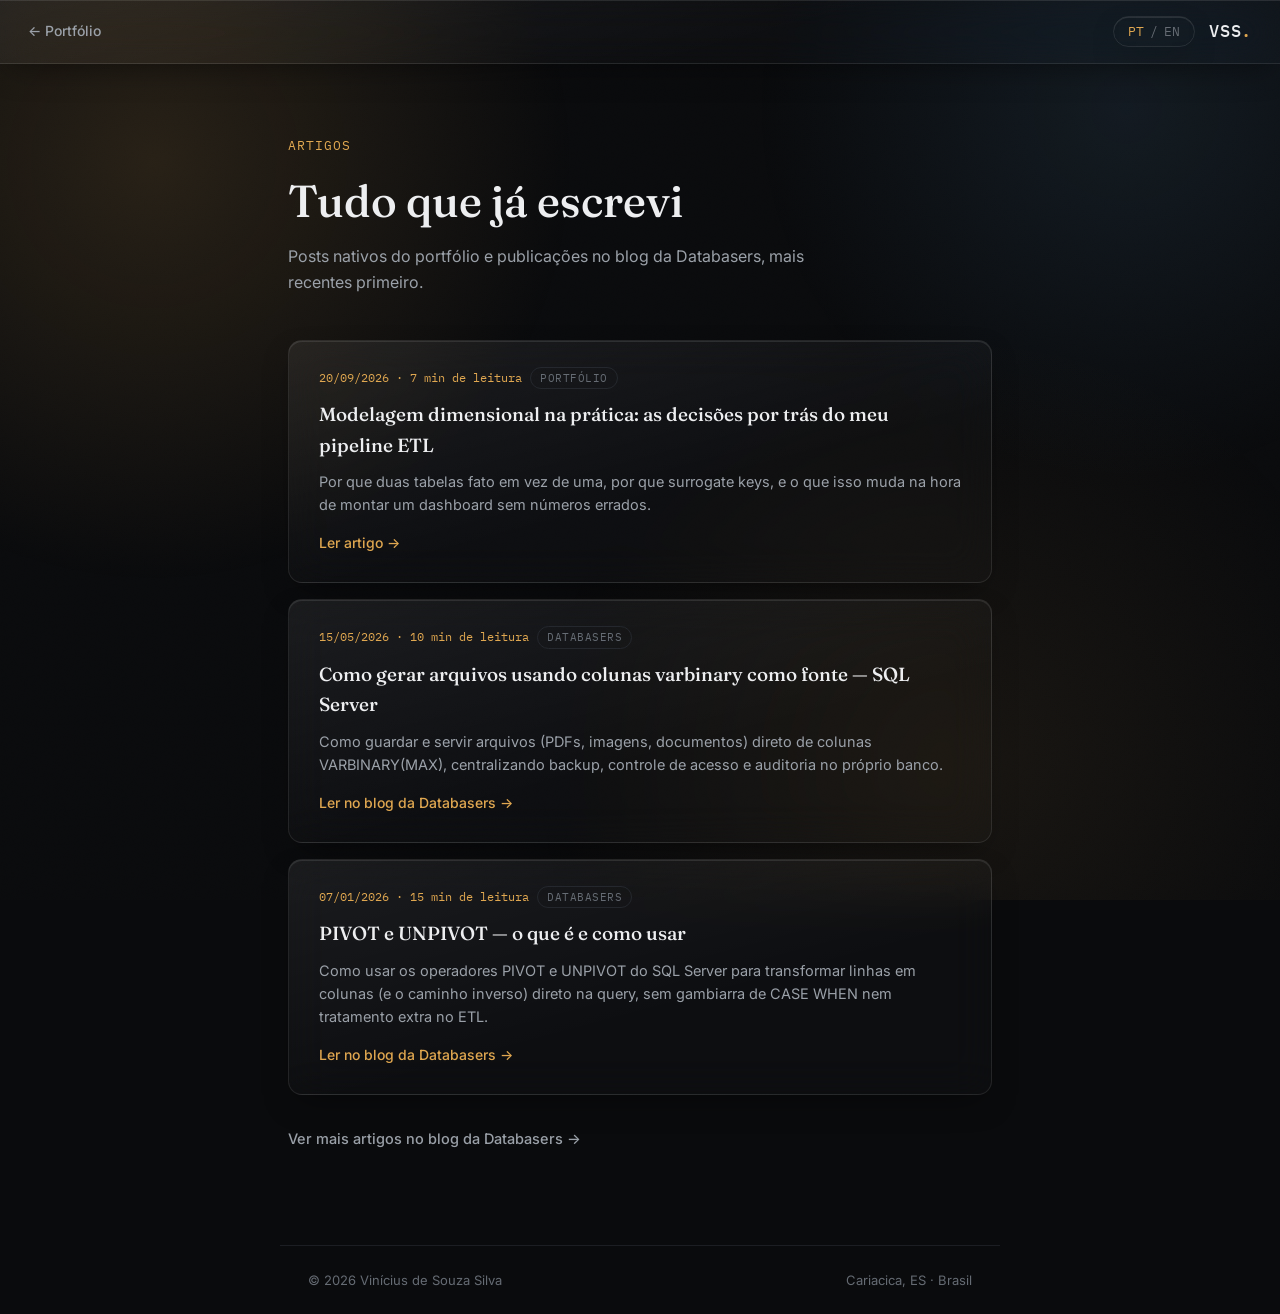
==== artigos/index.html @ 05380a3b "Add a full articles listing page, trim homepage to a teaser artigos/index.html now lists every artic" ====
<!DOCTYPE html>
<html lang="pt-BR">
<head>
<meta charset="UTF-8">
<meta name="viewport" content="width=device-width, initial-scale=1.0">
<title>Artigos · Vinícius de Souza Silva</title>
<meta name="description" content="Todos os artigos de Vinícius de Souza Silva: posts nativos do portfólio e publicações no blog da Databasers.">
<link rel="icon" href="../assets/favicon.svg" type="image/svg+xml">
<link rel="preconnect" href="https://fonts.googleapis.com">
<link rel="preconnect" href="https://fonts.gstatic.com" crossorigin>
<link href="https://fonts.googleapis.com/css2?family=Fraunces:opsz,wght@9..144,400;9..144,500;9..144,600&family=Inter:wght@400;500;600;700&family=IBM+Plex+Mono:wght@400;500&display=swap" rel="stylesheet">
<link rel="stylesheet" href="../css/style.css">
</head>
<body>

<div class="bg-blobs" aria-hidden="true"></div>
<div class="noise-overlay" aria-hidden="true"></div>

<header class="article-header glass">
  <a href="../index.html#artigos" class="article-back">&#8592; Portfólio</a>
  <div class="header-actions">
    <button class="lang-toggle glass" id="lang-toggle" type="button" aria-label="Switch language">
      <span class="lang-opt is-active" data-lang="pt">PT</span><span class="lang-sep">/</span><span class="lang-opt" data-lang="en">EN</span>
    </button>
    <a href="../index.html" class="brand">VSS<span class="brand-dot">.</span></a>
  </div>
</header>

<main class="article-page article-page--wide">
  <p class="csection-eyebrow reveal" data-i18n="articlesPage.eyebrow">Artigos</p>
  <h1 class="prose-title reveal" data-i18n="articlesPage.title">Tudo que já escrevi</h1>
  <p class="section-lead reveal" data-i18n="articlesPage.lead">Posts nativos do portfólio e publicações no blog da Databasers, mais recentes primeiro.</p>

  <div class="articles-list reveal">
    <a class="article-card glass" href="modelagem-dimensional-na-pratica.html">
      <p class="article-meta"><span data-i18n="articles.dimensional.date">20/09/2026</span> · <span data-i18n="articles.dimensional.read">7 min de leitura</span><span class="article-source">Portfólio</span></p>
      <h3 data-i18n="articles.dimensional.title">Modelagem dimensional na prática: as decisões por trás do meu pipeline ETL</h3>
      <p data-i18n="articles.dimensional.excerpt">Por que duas tabelas fato em vez de uma, por que surrogate keys, e o que isso muda na hora de montar um dashboard sem números errados.</p>
      <span class="article-link" data-i18n="articles.readNative">Ler artigo &#8594;</span>
    </a>

    <a class="article-card glass" href="https://databasers.com.br/blog/details/O%20VARBINARY%20%C3%A9%20um%20tipo%20de%20dado%20do%20SQL%20Server%20destinado%20ao%20armazenamento%20de%20dados%20bin%C3%A1rios%20de%20tamanho%20vari%C3%A1vel.%20Diferente%20dos%20tipos%20convencionais..." target="_blank" rel="noopener">
      <p class="article-meta"><span data-i18n="articles.varbinary.date">15/05/2026</span> · <span data-i18n="articles.varbinary.read">10 min de leitura</span><span class="article-source">Databasers</span></p>
      <h3 data-i18n="articles.varbinary.title">Como gerar arquivos usando colunas varbinary como fonte — SQL Server</h3>
      <p data-i18n="articles.varbinary.excerpt">Como guardar e servir arquivos (PDFs, imagens, documentos) direto de colunas VARBINARY(MAX), centralizando backup, controle de acesso e auditoria no próprio banco.</p>
      <span class="article-link" data-i18n="articles.read">Ler no blog da Databasers &#8594;</span>
    </a>

    <a class="article-card glass" href="https://databasers.com.br/blog/details/Para%20quem%20trabalha%20com%20SQL%20Server,%20%C3%A9%20muito%20comum%20a%20necessidade%20de%20reorganizar%20dados%20para%20atender%20diferentes%20cen%C3%A1rios,%20como%20gera%C3%A7%C3%A3o%20de%20relat%C3%B3rios..." target="_blank" rel="noopener">
      <p class="article-meta"><span data-i18n="articles.pivot.date">07/01/2026</span> · <span data-i18n="articles.pivot.read">15 min de leitura</span><span class="article-source">Databasers</span></p>
      <h3 data-i18n="articles.pivot.title">PIVOT e UNPIVOT — o que é e como usar</h3>
      <p data-i18n="articles.pivot.excerpt">Como usar os operadores PIVOT e UNPIVOT do SQL Server para transformar linhas em colunas (e o caminho inverso) direto na query, sem gambiarra de CASE WHEN nem tratamento extra no ETL.</p>
      <span class="article-link" data-i18n="articles.read">Ler no blog da Databasers &#8594;</span>
    </a>
  </div>

  <p class="articles-more reveal">
    <a href="https://databasers.com.br/blog/autor/vinicius-silva" target="_blank" rel="noopener" data-i18n="articles.more">Ver mais artigos no blog da Databasers &#8594;</a>
  </p>
</main>

<footer class="content-footer article-footer">
  <p>&copy; <span id="year"></span> Vinícius de Souza Silva</p>
  <p data-i18n="footer.built">Cariacica, ES · Brasil</p>
</footer>

<script src="../js/main.js"></script>
</body>
</html>
---- css/style.css ----
/* ---------- Design tokens ---------- */
:root {
  --bg: #0a0b0d;
  --bg-elevated: #131519;
  --border: #24272d;
  --border-soft: #1c1e23;
  --text: #edeef0;
  --text-muted: #9aa0a8;
  --text-faint: #656b73;
  --accent: #e0a750;
  --accent-dim: #8a6a3a;
  --accent-ink: #14110a;
  --glass-cool: 96, 165, 220;

  --font-display: 'Fraunces', Georgia, serif;
  --font-body: 'Inter', -apple-system, BlinkMacSystemFont, sans-serif;
  --font-mono: 'IBM Plex Mono', 'SFMono-Regular', Menlo, monospace;

  --sidebar-w: 400px;
  --radius: 14px;
}

* { box-sizing: border-box; }
html { scroll-behavior: smooth; }

body {
  margin: 0;
  background: var(--bg);
  color: var(--text);
  font-family: var(--font-body);
  font-size: 16px;
  line-height: 1.6;
  -webkit-font-smoothing: antialiased;
}

@media (prefers-reduced-motion: reduce) {
  html { scroll-behavior: auto; }
  * { animation-duration: 0.001ms !important; transition-duration: 0.001ms !important; }
}

a { color: inherit; text-decoration: none; }

/* ---------- Ambient background ---------- */
.bg-blobs {
  position: fixed;
  inset: 0;
  z-index: 0;
  pointer-events: none;
  background:
    radial-gradient(680px circle at 12% 18%, rgba(224, 167, 80, 0.14), transparent 62%),
    radial-gradient(620px circle at 88% 12%, rgba(var(--glass-cool), 0.10), transparent 60%),
    radial-gradient(720px circle at 75% 85%, rgba(224, 167, 80, 0.07), transparent 60%);
}

.noise-overlay {
  position: fixed;
  inset: 0;
  pointer-events: none;
  z-index: 999;
  opacity: 0.03;
  mix-blend-mode: overlay;
  background-image: url("data:image/svg+xml,%3Csvg xmlns='http://www.w3.org/2000/svg' width='120' height='120'%3E%3Cfilter id='n'%3E%3CfeTurbulence type='fractalNoise' baseFrequency='0.9' numOctaves='2' stitchTiles='stitch'/%3E%3C/filter%3E%3Crect width='100%25' height='100%25' filter='url(%23n)'/%3E%3C/svg%3E");
}

/* ---------- Liquid glass ---------- */
.glass {
  background: linear-gradient(165deg, rgba(255,255,255,0.07), rgba(255,255,255,0.015) 60%);
  backdrop-filter: blur(20px) saturate(140%);
  -webkit-backdrop-filter: blur(20px) saturate(140%);
  border: 1px solid rgba(255,255,255,0.09);
  box-shadow:
    inset 0 1px 0 rgba(255,255,255,0.10),
    0 12px 32px -12px rgba(0,0,0,0.5);
}

/* ---------- Reveal-on-scroll ---------- */
.reveal {
  opacity: 0;
  transform: translateY(14px);
  transition: opacity 0.7s ease, transform 0.7s ease;
}
.reveal.is-visible {
  opacity: 1;
  transform: translateY(0);
}

/* ---------- Mobile header (hidden on desktop) ---------- */
.mobile-header {
  display: none;
  position: sticky;
  top: 0;
  z-index: 100;
  align-items: center;
  justify-content: space-between;
  padding: 14px 20px;
  margin: 0;
  border-radius: 0;
  border-left: none;
  border-right: none;
  border-top: none;
}

.brand {
  font-family: var(--font-mono);
  font-size: 17px;
  letter-spacing: 0.04em;
  font-weight: 500;
}
.brand-dot { color: var(--accent); }

.header-actions { display: flex; align-items: center; gap: 14px; }

.lang-toggle {
  font-family: var(--font-mono);
  font-size: 13px;
  background: none;
  border-radius: 999px;
  color: var(--text-muted);
  padding: 6px 12px;
  cursor: pointer;
  display: flex;
  align-items: center;
  gap: 4px;
}
.lang-opt { padding: 0 2px; color: var(--text-faint); transition: color 0.15s ease; }
.lang-opt.is-active { color: var(--accent); }
.lang-sep { color: var(--text-faint); }

.nav-burger {
  display: flex;
  flex-direction: column;
  gap: 4px;
  background: none;
  border: none;
  cursor: pointer;
  padding: 6px;
}
.nav-burger span {
  width: 20px;
  height: 1.5px;
  background: var(--text);
  display: block;
}

.mobile-nav {
  display: none;
  flex-direction: column;
  position: sticky;
  top: 53px;
  z-index: 99;
  border-radius: 0;
  border-left: none;
  border-right: none;
}
.mobile-nav.is-open { display: flex; }
.mobile-nav a {
  padding: 14px 24px;
  border-bottom: 1px solid rgba(255,255,255,0.06);
  color: var(--text-muted);
  font-size: 15px;
}

/* ---------- Layout ---------- */
.layout {
  position: relative;
  z-index: 1;
  display: flex;
  max-width: 1400px;
  margin: 0 auto;
  align-items: flex-start;
}

.sidebar {
  flex: 0 0 var(--sidebar-w);
  position: sticky;
  top: 0;
  height: 100vh;
  display: flex;
  flex-direction: column;
  justify-content: space-between;
  padding: 76px 52px;
}

.eyebrow {
  font-family: var(--font-mono);
  font-size: 13px;
  letter-spacing: 0.08em;
  text-transform: uppercase;
  color: var(--accent);
  margin: 0 0 18px;
}

.side-name {
  font-family: var(--font-display);
  font-weight: 500;
  font-size: 2.4rem;
  line-height: 1.14;
  letter-spacing: -0.01em;
  margin: 0 0 16px;
}

.side-tagline {
  font-size: 15.5px;
  color: var(--text-muted);
  max-width: 320px;
  margin: 0 0 20px;
}

.side-meta {
  font-family: var(--font-mono);
  font-size: 13px;
  color: var(--text-faint);
  margin: 0;
}
.meta-sep { margin: 0 8px; color: var(--border); }

.side-nav {
  display: flex;
  flex-direction: column;
  gap: 18px;
}
.side-nav-link {
  display: flex;
  align-items: center;
  gap: 0;
  font-size: 13px;
  font-weight: 500;
  letter-spacing: 0.04em;
  text-transform: uppercase;
  color: var(--text-faint);
  transition: color 0.25s ease;
}
.side-nav-line {
  width: 24px;
  height: 1px;
  background: var(--text-faint);
  margin-right: 12px;
  transition: width 0.25s ease, background 0.25s ease;
}
.side-nav-link:hover { color: var(--text); }
.side-nav-link:hover .side-nav-line { background: var(--text); width: 36px; }
.side-nav-link.is-active { color: var(--text); }
.side-nav-link.is-active .side-nav-line { width: 48px; background: var(--accent); }

.sidebar-bottom {
  display: flex;
  align-items: center;
  justify-content: space-between;
}
.social-row { display: flex; gap: 18px; }
.social-row a { color: var(--text-faint); transition: color 0.2s ease, transform 0.2s ease; }
.social-row a:hover { color: var(--accent); transform: translateY(-2px); }

#lang-toggle-desktop { padding: 7px 13px; }

/* ---------- Content column ---------- */
.content {
  flex: 1;
  min-width: 0;
  padding: 76px 64px 60px;
  max-width: 760px;
}

.csection { padding-bottom: 120px; }
.csection:last-of-type { padding-bottom: 60px; }

.csection-eyebrow {
  font-family: var(--font-mono);
  font-size: 13px;
  letter-spacing: 0.08em;
  text-transform: uppercase;
  color: var(--accent);
  margin: 0 0 28px;
}

.contact-title {
  font-family: var(--font-display);
  font-weight: 500;
  font-size: clamp(1.9rem, 3vw, 2.5rem);
  margin: 0 0 18px;
}

.section-lead {
  color: var(--text-muted);
  font-size: 16px;
  max-width: 520px;
  margin: 0 0 44px;
}

/* ---------- About ---------- */
.about-grid {
  display: grid;
  grid-template-columns: 1.4fr 1fr;
  gap: 40px;
  margin-bottom: 64px;
}
.about-text p {
  color: var(--text-muted);
  font-size: 16px;
  margin: 0 0 18px;
}
.about-text p:last-child { margin-bottom: 0; }

.about-facts {
  padding: 8px 24px;
  border-radius: var(--radius);
  align-self: start;
}
.about-facts dl { margin: 0; }
.fact {
  padding: 16px 0;
  border-bottom: 1px solid rgba(255,255,255,0.07);
}
.fact:last-child { border-bottom: none; }
.fact dt {
  font-family: var(--font-mono);
  font-size: 11.5px;
  text-transform: uppercase;
  letter-spacing: 0.06em;
  color: var(--text-faint);
  margin-bottom: 6px;
}
.fact dd { margin: 0; font-size: 14.5px; }

.skills {
  display: grid;
  grid-template-columns: repeat(2, 1fr);
  gap: 28px 32px;
}
.skill-group h3 {
  font-size: 13px;
  font-weight: 600;
  color: var(--text);
  margin: 0 0 14px;
}
.tag-list {
  list-style: none;
  margin: 0;
  padding: 0;
  display: flex;
  flex-wrap: wrap;
  gap: 8px;
}
.tag-list li {
  font-size: 12.5px;
  color: var(--text-muted);
  border: 1px solid var(--border);
  border-radius: 999px;
  padding: 5px 11px;
  transition: color 0.2s ease, border-color 0.2s ease, background-color 0.2s ease, transform 0.2s ease;
}

/* ---------- Skill tag hover colors (one per category) ---------- */
.skill-group--cloud .tag-list li:hover {
  color: #7db8ea;
  border-color: #7db8ea;
  background: rgba(125, 184, 234, 0.1);
  transform: translateY(-1px);
}
.skill-group--db .tag-list li:hover {
  color: #5fcf9f;
  border-color: #5fcf9f;
  background: rgba(95, 207, 159, 0.1);
  transform: translateY(-1px);
}
.skill-group--bi .tag-list li:hover {
  color: #ec9270;
  border-color: #ec9270;
  background: rgba(236, 146, 112, 0.1);
  transform: translateY(-1px);
}
.skill-group--lang .tag-list li:hover {
  color: #b79cf2;
  border-color: #b79cf2;
  background: rgba(183, 156, 242, 0.1);
  transform: translateY(-1px);
}

/* ---------- Timeline ---------- */
.timeline {
  list-style: none;
  margin: 0;
  padding: 0;
  border-left: 1px solid var(--border);
}
.timeline-item {
  position: relative;
  padding: 0 0 46px 32px;
}
.timeline-item:last-child { padding-bottom: 0; }
.timeline-marker {
  position: absolute;
  left: -5px;
  top: 4px;
  width: 9px;
  height: 9px;
  border-radius: 50%;
  background: var(--bg);
  border: 2px solid var(--accent);
}
.timeline-date {
  font-family: var(--font-mono);
  font-size: 12.5px;
  color: var(--accent);
  margin: 0 0 8px;
}
.timeline-content h3 {
  font-size: 16.5px;
  margin: 0 0 10px;
  font-weight: 600;
}
.timeline-content p {
  color: var(--text-muted);
  font-size: 14.5px;
  margin: 0;
}

/* ---------- Projects ---------- */
.projects-grid {
  display: flex;
  flex-direction: column;
  gap: 20px;
  margin-bottom: 56px;
}
.project-card {
  border-radius: var(--radius);
  padding: 32px;
  display: flex;
  flex-direction: column;
  transition: border-color 0.25s ease, transform 0.25s ease, box-shadow 0.25s ease;
  position: relative;
  overflow: hidden;
}
.project-card::before {
  content: "";
  position: absolute;
  top: 0; left: 0; right: 0;
  height: 1px;
  background: linear-gradient(90deg, transparent, rgba(224,167,80,0.5), transparent);
  opacity: 0;
  transition: opacity 0.3s ease;
}
.project-card:hover {
  transform: translateY(-3px);
  box-shadow: inset 0 1px 0 rgba(255,255,255,0.14), 0 20px 40px -16px rgba(0,0,0,0.55);
}
.project-card:hover::before { opacity: 1; }
.project-card-head {
  display: flex;
  align-items: baseline;
  gap: 12px;
  margin-bottom: 14px;
}
.project-index {
  font-family: var(--font-mono);
  font-size: 12px;
  color: var(--text-faint);
}
.project-tag {
  font-family: var(--font-mono);
  font-size: 11.5px;
  text-transform: uppercase;
  letter-spacing: 0.05em;
  color: var(--accent);
}
.project-card h3 {
  font-family: var(--font-display);
  font-size: 21px;
  font-weight: 500;
  margin: 0 0 16px;
}
.project-card p {
  font-size: 14.5px;
  color: var(--text-muted);
  margin: 0 0 12px;
  line-height: 1.65;
}
.project-card p strong {
  color: var(--text);
  font-weight: 600;
}
.project-stack { margin: 8px 0 20px; }
.project-links a {
  font-size: 14px;
  color: var(--accent);
  font-weight: 500;
}
.project-links a:hover { text-decoration: underline; }

.other-projects {
  border-top: 1px solid var(--border-soft);
  padding-top: 36px;
}
.other-projects h3 {
  font-size: 13.5px;
  color: var(--text-faint);
  font-weight: 500;
  margin: 0 0 16px;
}
.other-projects-list {
  list-style: none;
  margin: 0;
  padding: 0;
  display: flex;
  flex-direction: column;
  gap: 8px;
}
.other-projects-list a {
  color: var(--text-muted);
  font-weight: 500;
}
.other-projects-list a:hover { color: var(--accent); }
.other-projects-list span { color: var(--text-faint); font-size: 14.5px; }

/* ---------- Articles ---------- */
.articles-list {
  display: flex;
  flex-direction: column;
  gap: 16px;
  margin-bottom: 24px;
}
.article-card {
  display: block;
  border-radius: var(--radius);
  padding: 26px 30px;
  transition: border-color 0.25s ease, transform 0.25s ease;
}
.article-card:hover { transform: translateY(-2px); }
.article-meta {
  font-family: var(--font-mono);
  font-size: 12px;
  color: var(--accent);
  margin: 0 0 10px;
}
.article-card h3 {
  font-family: var(--font-display);
  font-size: 19px;
  font-weight: 500;
  margin: 0 0 10px;
  color: var(--text);
}
.article-card p:not(.article-meta) {
  font-size: 14.5px;
  color: var(--text-muted);
  margin: 0 0 14px;
  line-height: 1.6;
}
.article-link {
  font-size: 14px;
  color: var(--accent);
  font-weight: 500;
}
.article-card:hover .article-link { text-decoration: underline; }

.articles-more { font-size: 14.5px; }
.articles-more a { color: var(--text-muted); font-weight: 500; }
.articles-more a:hover { color: var(--accent); }

/* ---------- Contact ---------- */
.contact-links {
  display: flex;
  flex-direction: column;
  align-items: flex-start;
  gap: 12px;
}
.contact-link {
  font-family: var(--font-mono);
  font-size: 15.5px;
  color: var(--text);
  border-bottom: 1px solid var(--border);
  padding-bottom: 3px;
  transition: color 0.2s ease, border-color 0.2s ease;
}
.contact-link:hover { color: var(--accent); border-color: var(--accent); }

.content-footer {
  border-top: 1px solid var(--border-soft);
  padding-top: 24px;
  display: flex;
  justify-content: space-between;
  font-size: 13px;
  color: var(--text-faint);
}
.content-footer p { margin: 0; }

/* ---------- Responsive ---------- */
@media (max-width: 980px) {
  .mobile-header { display: flex; }
  .layout { display: block; }

  .sidebar {
    position: static;
    height: auto;
    flex: none;
    width: 100%;
    padding: 36px 24px 28px;
    border-bottom: 1px solid var(--border-soft);
  }
  .side-nav { display: none; }
  #lang-toggle-desktop { display: none; }
  .side-name { font-size: 2rem; }
  .side-tagline { max-width: 100%; }

  .content { max-width: 100%; padding: 40px 24px 40px; }
  .about-grid { grid-template-columns: 1fr; gap: 32px; }
  .csection { padding-bottom: 72px; }
}

@media (max-width: 520px) {
  .content { padding: 40px 20px 32px; }
  .skills { grid-template-columns: 1fr; }
  .content-footer { flex-direction: column; gap: 6px; }
  .side-name { font-size: 2rem; }
}

/* ---------- Article source tag ---------- */
.article-source {
  display: inline-block;
  font-family: var(--font-mono);
  font-size: 10.5px;
  text-transform: uppercase;
  letter-spacing: 0.05em;
  color: var(--text-faint);
  border: 1px solid var(--border);
  border-radius: 999px;
  padding: 2px 9px;
  margin-left: 8px;
  vertical-align: middle;
}

/* ---------- Standalone article pages (artigos/*.html) ---------- */
.article-header {
  position: sticky;
  top: 0;
  z-index: 100;
  display: flex;
  align-items: center;
  justify-content: space-between;
  padding: 16px 28px;
  margin: 0;
  border-radius: 0;
  border-left: none;
  border-right: none;
  border-top: none;
}
.article-back {
  font-size: 14px;
  color: var(--text-muted);
  font-weight: 500;
}
.article-back:hover { color: var(--accent); }

.article-page {
  max-width: 720px;
  margin: 0 auto;
  padding: 72px 28px 40px;
  position: relative;
  z-index: 1;
}
.article-page--wide { max-width: 760px; }
.article-page--wide .csection-eyebrow { margin-bottom: 18px; }
.article-page--wide .articles-list { margin: 40px 0 32px; }

.prose-title {
  font-family: var(--font-display);
  font-weight: 500;
  font-size: clamp(2rem, 4.5vw, 2.8rem);
  line-height: 1.15;
  margin: 0 0 18px;
}

.prose .article-meta {
  font-family: var(--font-mono);
  font-size: 12.5px;
  color: var(--accent);
  margin: 0 0 18px;
}
.prose h1 {
  font-family: var(--font-display);
  font-weight: 500;
  font-size: clamp(1.9rem, 4vw, 2.6rem);
  line-height: 1.2;
  margin: 0 0 32px;
}
.prose h2 {
  font-family: var(--font-display);
  font-weight: 500;
  font-size: 1.4rem;
  margin: 44px 0 16px;
}
.prose h3 {
  font-size: 1.1rem;
  font-weight: 600;
  margin: 32px 0 12px;
}
.prose p {
  font-size: 16.5px;
  line-height: 1.75;
  color: var(--text-muted);
  margin: 0 0 20px;
}
.prose strong { color: var(--text); }
.prose a { color: var(--accent); text-decoration: underline; text-underline-offset: 2px; }
.prose ul, .prose ol {
  color: var(--text-muted);
  font-size: 16.5px;
  line-height: 1.75;
  margin: 0 0 20px;
  padding-left: 24px;
}
.prose li { margin-bottom: 8px; }
.prose blockquote {
  margin: 28px 0;
  padding: 4px 20px;
  border-left: 2px solid var(--accent);
  color: var(--text-muted);
  font-style: italic;
}
.prose pre {
  background: var(--bg-card);
  border: 1px solid var(--border);
  border-radius: var(--radius);
  padding: 18px 20px;
  overflow-x: auto;
  margin: 0 0 24px;
}
.prose code {
  font-family: var(--font-mono);
  font-size: 13.5px;
}
.prose p code, .prose li code {
  background: var(--bg-card);
  border: 1px solid var(--border-soft);
  border-radius: 4px;
  padding: 1px 6px;
}
.prose img {
  max-width: 100%;
  border-radius: var(--radius);
  margin: 8px 0 28px;
}
.prose hr {
  border: none;
  border-top: 1px solid var(--border-soft);
  margin: 40px 0;
}

.article-footer {
  max-width: 720px;
  margin: 40px auto 0;
  padding: 24px 28px;
}

@media (max-width: 520px) {
  .article-page { padding: 56px 20px 32px; }
  .article-footer { padding: 20px; }
}
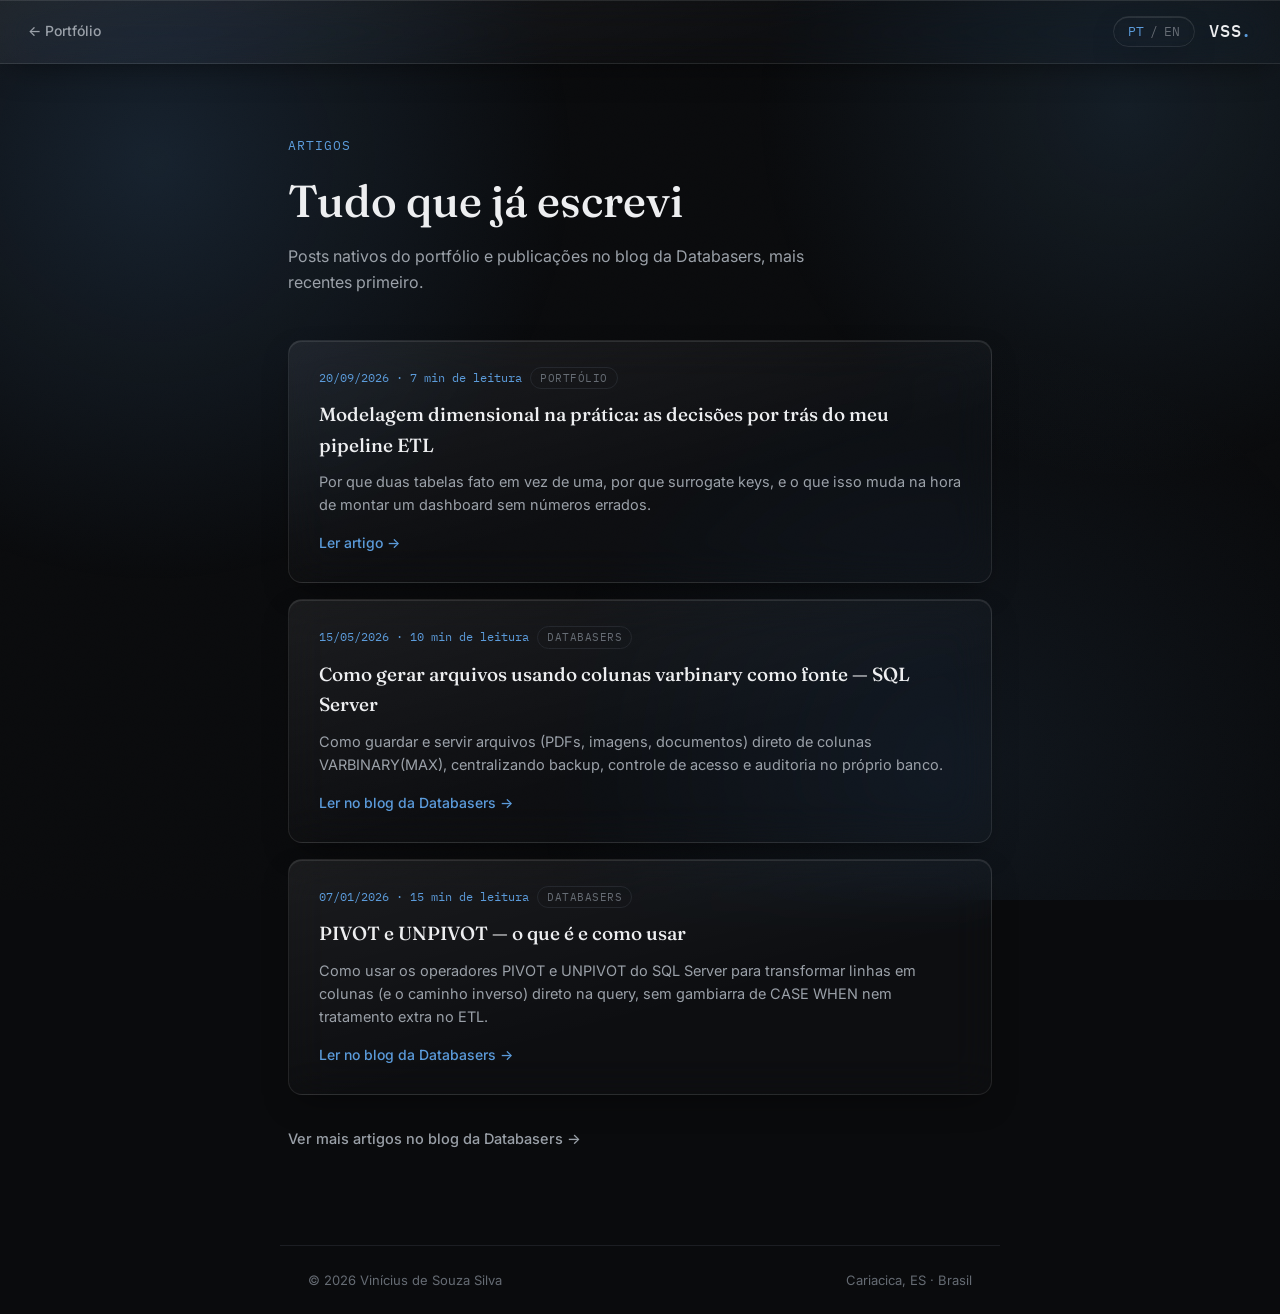
==== commit e6d2d512: "Add Open Graph / Twitter Card meta tags and a share preview image Without og:image, link-preview cra" ====
--- a/artigos/index.html
+++ b/artigos/index.html
@@ -5,6 +5,15 @@
 <meta name="viewport" content="width=device-width, initial-scale=1.0">
 <title>Artigos · Vinícius de Souza Silva</title>
 <meta name="description" content="Todos os artigos de Vinícius de Souza Silva: posts nativos do portfólio e publicações no blog da Databasers.">
+
+<meta property="og:type" content="website">
+<meta property="og:url" content="https://vinnysou.github.io/artigos/index.html">
+<meta property="og:title" content="Artigos · Vinícius de Souza Silva">
+<meta property="og:description" content="Posts nativos do portfólio e publicações no blog da Databasers.">
+<meta property="og:image" content="https://vinnysou.github.io/assets/og-image.png">
+<meta name="twitter:card" content="summary_large_image">
+<meta name="twitter:image" content="https://vinnysou.github.io/assets/og-image.png">
+
 <link rel="icon" href="../assets/favicon.svg" type="image/svg+xml">
 <link rel="preconnect" href="https://fonts.googleapis.com">
 <link rel="preconnect" href="https://fonts.gstatic.com" crossorigin>
--- a/css/style.css
+++ b/css/style.css
@@ -7,9 +7,9 @@
   --text: #edeef0;
   --text-muted: #9aa0a8;
   --text-faint: #656b73;
-  --accent: #e0a750;
-  --accent-dim: #8a6a3a;
-  --accent-ink: #14110a;
+  --accent: #5b9bdb;
+  --accent-dim: #3d6c93;
+  --accent-ink: #071018;
   --glass-cool: 96, 165, 220;
 
   --font-display: 'Fraunces', Georgia, serif;
@@ -47,9 +47,9 @@
   z-index: 0;
   pointer-events: none;
   background:
-    radial-gradient(680px circle at 12% 18%, rgba(224, 167, 80, 0.14), transparent 62%),
-    radial-gradient(620px circle at 88% 12%, rgba(var(--glass-cool), 0.10), transparent 60%),
-    radial-gradient(720px circle at 75% 85%, rgba(224, 167, 80, 0.07), transparent 60%);
+    radial-gradient(680px circle at 12% 18%, rgba(91, 155, 219, 0.16), transparent 62%),
+    radial-gradient(620px circle at 88% 12%, rgba(var(--glass-cool), 0.12), transparent 60%),
+    radial-gradient(720px circle at 75% 85%, rgba(91, 155, 219, 0.08), transparent 60%);
 }
 
 .noise-overlay {
@@ -415,6 +415,148 @@
   margin: 0;
 }
 
+/* ---------- Achievements ---------- */
+.achievements-grid {
+  display: grid;
+  grid-template-columns: repeat(2, 1fr);
+  gap: 20px;
+  margin-bottom: 48px;
+}
+.achievement-card {
+  border-radius: var(--radius);
+  overflow: hidden;
+  display: flex;
+  flex-direction: column;
+}
+.achievement-photo {
+  aspect-ratio: 16 / 10;
+  width: 100%;
+  object-fit: cover;
+  display: block;
+}
+.achievement-photo--empty {
+  display: flex;
+  align-items: center;
+  justify-content: center;
+  background: linear-gradient(160deg, rgba(255,255,255,0.05), rgba(255,255,255,0.01));
+  border-bottom: 1px solid rgba(255,255,255,0.07);
+  color: var(--text-faint);
+  font-family: var(--font-mono);
+  font-size: 12px;
+  text-transform: uppercase;
+  letter-spacing: 0.05em;
+}
+.achievement-body { padding: 22px 24px 26px; }
+.achievement-icon {
+  display: block;
+  width: 24px;
+  height: 24px;
+  margin-bottom: 10px;
+  background-color: var(--accent);
+  opacity: 0.9;
+  -webkit-mask-image: url(../assets/badge-medal.svg);
+  mask-image: url(../assets/badge-medal.svg);
+  -webkit-mask-repeat: no-repeat;
+  mask-repeat: no-repeat;
+  -webkit-mask-size: contain;
+  mask-size: contain;
+}
+.achievement-badge {
+  display: inline-block;
+  font-family: var(--font-mono);
+  font-size: 11px;
+  font-weight: 500;
+  letter-spacing: 0.05em;
+  color: var(--accent);
+  border: 1px solid var(--accent-dim);
+  border-radius: 999px;
+  padding: 3px 10px;
+  margin-bottom: 10px;
+}
+.achievement-badge--gold {
+  color: #e0b64f;
+  border-color: #8a6a2f;
+}
+.achievement-card h3 {
+  font-family: var(--font-display);
+  font-size: 18px;
+  font-weight: 500;
+  margin: 0 0 8px;
+}
+.achievement-meta {
+  font-family: var(--font-mono);
+  font-size: 12px;
+  color: var(--text-faint);
+  margin: 0 0 10px;
+}
+.achievement-card p:not(.achievement-meta) {
+  font-size: 14px;
+  color: var(--text-muted);
+  margin: 0;
+  line-height: 1.6;
+}
+
+.certifications h3 {
+  font-size: 13.5px;
+  color: var(--text-faint);
+  font-weight: 500;
+  margin: 0 0 16px;
+}
+.cert-badges {
+  display: flex;
+  flex-wrap: wrap;
+  gap: 14px;
+}
+.cert-badge {
+  display: flex;
+  align-items: center;
+  gap: 12px;
+  border-radius: var(--radius);
+  padding: 14px 18px;
+  background: linear-gradient(165deg, rgba(255,255,255,0.06), rgba(255,255,255,0.015));
+  border: 1px solid rgba(255,255,255,0.09);
+}
+.cert-badge-icon {
+  display: block;
+  width: 28px;
+  height: 28px;
+  flex-shrink: 0;
+  background-color: var(--accent);
+  -webkit-mask-image: url(../assets/badge-cert.svg);
+  mask-image: url(../assets/badge-cert.svg);
+  -webkit-mask-repeat: no-repeat;
+  mask-repeat: no-repeat;
+  -webkit-mask-size: contain;
+  mask-size: contain;
+}
+.cert-badge-icon--official {
+  width: 34px;
+  height: 34px;
+  background-color: transparent;
+  -webkit-mask-image: none;
+  mask-image: none;
+}
+a.cert-badge {
+  transition: border-color 0.2s ease, transform 0.2s ease;
+}
+a.cert-badge:hover {
+  border-color: var(--accent-dim);
+  transform: translateY(-2px);
+}
+.cert-badge strong {
+  display: block;
+  font-family: var(--font-mono);
+  font-size: 13px;
+  color: var(--text);
+}
+.cert-badge span {
+  font-size: 12.5px;
+  color: var(--text-muted);
+}
+.cert-badge--pending {
+  opacity: 0.55;
+}
+
 /* ---------- Projects ---------- */
 .projects-grid {
   display: flex;
@@ -436,7 +578,7 @@
   position: absolute;
   top: 0; left: 0; right: 0;
   height: 1px;
-  background: linear-gradient(90deg, transparent, rgba(224,167,80,0.5), transparent);
+  background: linear-gradient(90deg, transparent, rgba(91,155,219,0.5), transparent);
   opacity: 0;
   transition: opacity 0.3s ease;
 }
@@ -462,6 +604,17 @@
   text-transform: uppercase;
   letter-spacing: 0.05em;
   color: var(--accent);
+}
+.project-status {
+  font-family: var(--font-mono);
+  font-size: 10.5px;
+  text-transform: uppercase;
+  letter-spacing: 0.04em;
+  color: var(--text-faint);
+  border: 1px dashed var(--border);
+  border-radius: 999px;
+  padding: 2px 9px;
+  margin-left: auto;
 }
 .project-card h3 {
   font-family: var(--font-display);
